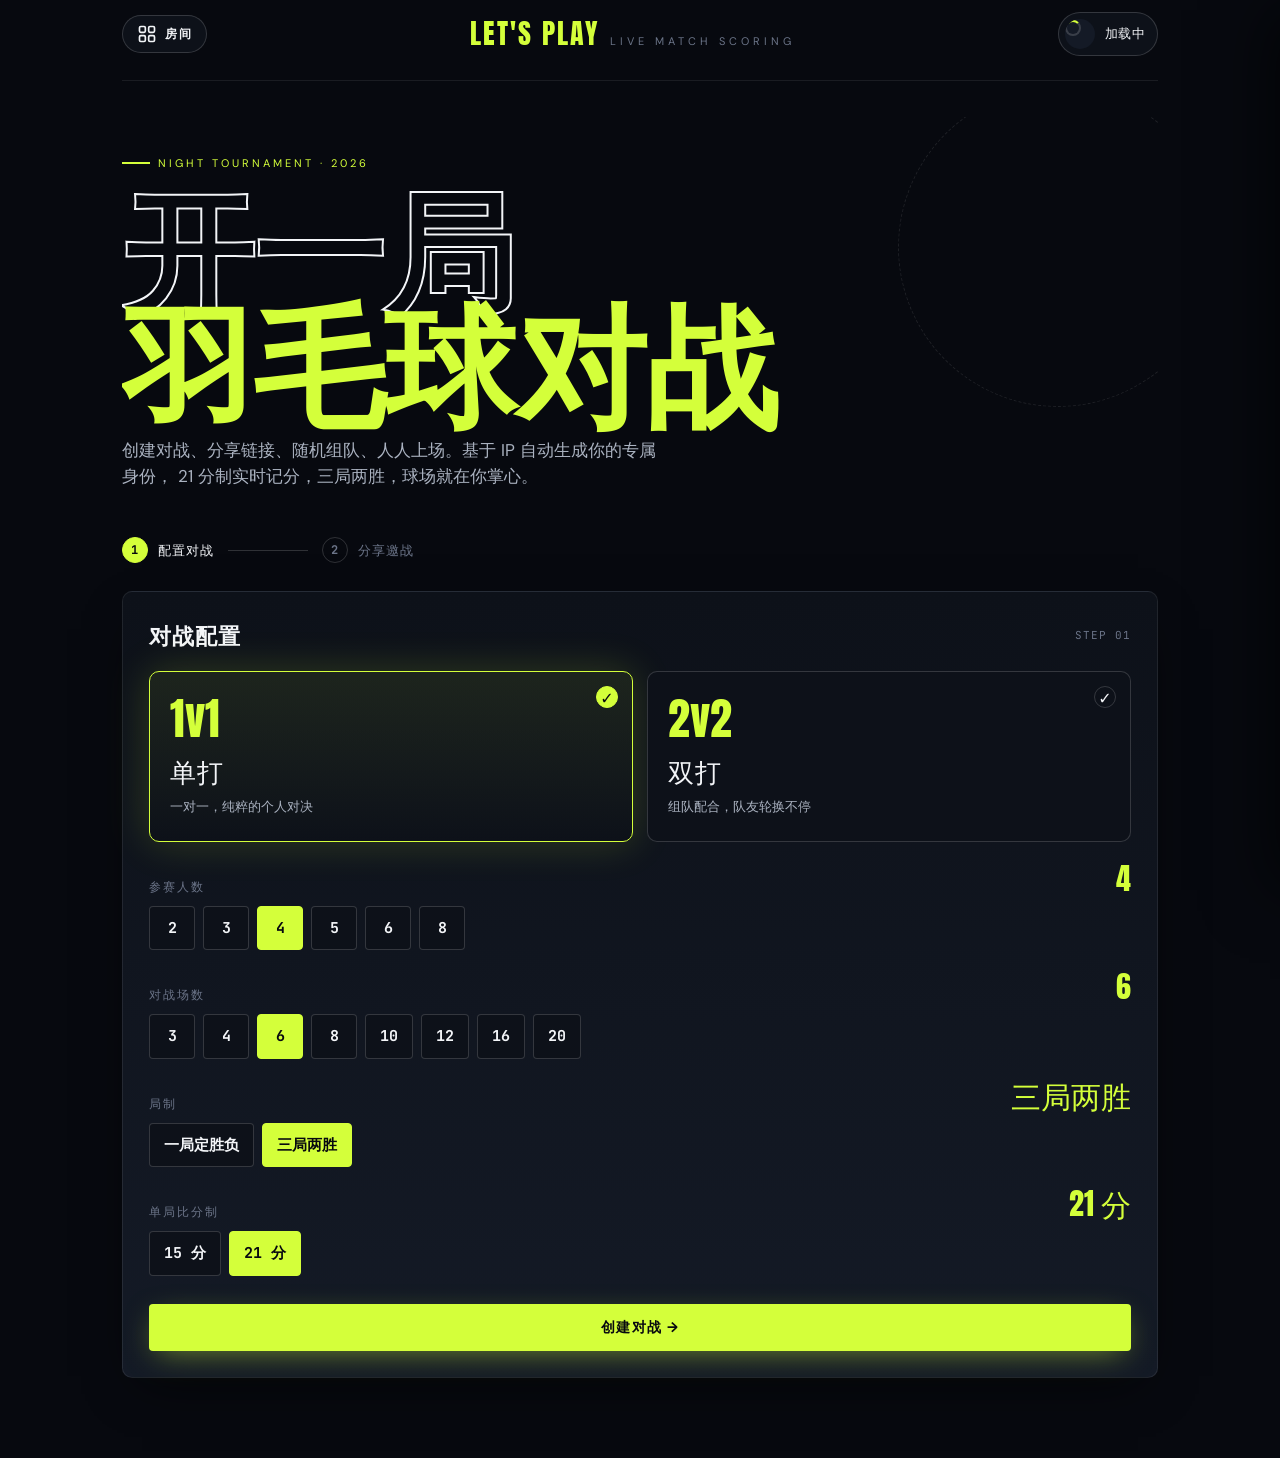
==== index.html @ 9612907e "feat: 添加连点"局"字跳转后台的彩蛋功能 将"局"字单独包裹为可点击元素，实现800ms内连续点击3次即可跳转至admin页面的隐藏功能" ====
<!DOCTYPE html>
<html lang="zh-CN">
<head>
  <meta charset="UTF-8" />
  <meta name="application-name" content="LET'S PLAY" />
  <meta name="description" content="在线羽毛球对战记分" />
  <meta name="viewport" content="width=device-width, initial-scale=1.0, viewport-fit=cover" />
  <meta name="apple-mobile-web-app-title" content="LET'S PLAY" />
  <meta name="apple-mobile-web-app-status-bar-style" content="black-translucent" />
  <meta name="theme-color" content="#07090f" />
  <meta name="apple-mobile-web-app-capable" content="yes" />
  <meta name="mobile-web-app-capable" content="yes" />
  <title>LET'S PLAY· 在线对战记分</title>
  <link rel="icon" type="image/x-icon" href="favicon.ico" />
  <link rel="apple-touch-icon" href="apple-touch-icon-180x180.png" />
  <link rel="manifest" href="manifest.json" />
  <link rel="stylesheet" href="css/style.css?v=6" />
</head>
<body>
  <div class="shell">
    <!-- 顶栏 -->
    <header class="topbar">
      <button class="side-rail-btn" id="roomsBtn" aria-label="查看对战房间">
        <svg viewBox="0 0 24 24" width="20" height="20" fill="none" stroke="currentColor" stroke-width="2" stroke-linecap="round" stroke-linejoin="round">
          <rect x="3" y="3" width="7" height="7" rx="1.5"></rect>
          <rect x="14" y="3" width="7" height="7" rx="1.5"></rect>
          <rect x="3" y="14" width="7" height="7" rx="1.5"></rect>
          <rect x="14" y="14" width="7" height="7" rx="1.5"></rect>
        </svg>
        <span class="side-rail-label">房间</span>
        <span class="side-rail-dot" id="roomsDot" hidden></span>
      </button>
      <div class="brand">
        <span class="mark">LET'S PLAY</span>
        <span class="sub">Live Match Scoring</span>
      </div>
      <div class="user-chip" id="userChip">
        <div class="ava"><span class="loading"></span></div>
        <span class="name">加载中</span>
      </div>
    </header>

    <!-- 英雄 -->
    <section class="hero">
      <div class="orbit"></div>
      <div class="kicker">Night Tournament · 2026</div>
      <h1>
        <span class="stroke">开一<span id="secretJu" style="cursor:default;">局</span></span><br />
        <span class="accent">羽毛球对战</span>
      </h1>
      <p class="lead">
        创建对战、分享链接、随机组队、人人上场。基于 IP 自动生成你的专属身份，
        21 分制实时记分，三局两胜，球场就在你掌心。
      </p>
    </section>

    <!-- 步骤指示 -->
    <div class="steps">
      <div class="step active" id="step1">
        <span class="num">1</span>
        <span>配置对战</span>
      </div>
      <div class="step-line" id="line1"></div>
      <div class="step" id="step2">
        <span class="num">2</span>
        <span>分享邀战</span>
      </div>
    </div>

    <!-- 第一步：配置 -->
    <section class="panel fade-in" id="configPanel">
      <div class="panel-head">
        <h2>对战配置</h2>
        <span class="tag">Step 01</span>
      </div>

      <!-- 单/双打 -->
      <div class="type-grid" id="typeGrid">
        <div class="type-card selected" data-type="singles">
          <div class="ico">1v1</div>
          <div class="label">单打</div>
          <div class="desc">一对一，纯粹的个人对决</div>
          <div class="check">✓</div>
        </div>
        <div class="type-card" data-type="doubles">
          <div class="ico">2v2</div>
          <div class="label">双打</div>
          <div class="desc">组队配合，队友轮换不停</div>
          <div class="check">✓</div>
        </div>
      </div>

      <!-- 人数 -->
      <div class="field">
        <div class="field-label">
          <span class="name">参赛人数</span>
          <span class="val" id="playersVal">4</span>
        </div>
        <div class="chip-row" id="playersChips"></div>
      </div>

      <!-- 场数 -->
      <div class="field">
        <div class="field-label">
          <span class="name">对战场数</span>
          <span class="val" id="matchesVal">6</span>
        </div>
        <div class="chip-row" id="matchesChips"></div>
      </div>

      <!-- 局制 -->
      <div class="field">
        <div class="field-label">
          <span class="name">局制</span>
          <span class="val" id="bestOfVal">三局两胜</span>
        </div>
        <div class="chip-row" id="bestOfChips"></div>
      </div>

      <!-- 比分制 -->
      <div class="field">
        <div class="field-label">
          <span class="name">单局比分制</span>
          <span class="val" id="gamePointVal">21 分</span>
        </div>
        <div class="chip-row" id="gamePointChips"></div>
      </div>

      <div class="btn-row">
        <button class="btn btn-primary btn-block" id="createBtn">创建对战 →</button>
      </div>
    </section>

    <!-- 第二步：分享 -->
    <section class="panel hidden" id="sharePanel">
      <div class="panel-head">
        <h2>分享你的对战</h2>
        <span class="tag">Step 02</span>
      </div>
      <p class="muted" style="margin-bottom:14px;">
        对战已就绪。把下方链接发给朋友，他们打开即可加入。你将作为创建者负责开赛。
      </p>
      <div class="share-box">
        <span class="link" id="shareLink">—</span>
        <button class="copy" id="copyBtn">复制</button>
      </div>

      <div class="btn-row">
        <button class="btn btn-ghost" id="copyBtn2">复制邀请链接</button>
        <button class="btn btn-primary" id="enterLobbyBtn">进入对战大厅 →</button>
      </div>
    </section>
  </div>

  <!-- 房间抽屉 -->
  <div class="drawer-mask" id="drawerMask" hidden></div>
  <aside class="drawer" id="roomsDrawer" hidden aria-label="对战房间列表">
    <div class="drawer-head">
      <div class="drawer-title">对战房间</div>
      <button class="drawer-close" id="drawerClose" aria-label="关闭">×</button>
    </div>
    <div class="drawer-sub" id="drawerSub">进行中的对战</div>
    <div class="drawer-list" id="drawerList">
      <div class="drawer-empty">加载中…</div>
    </div>
  </aside>

  <script src="js/api.js"></script>
  <script src="js/app.js"></script>
</body>
</html>
---- css/style.css ----
/* ============================================================
   LETSPLAY · Night Tournament 美学
   深夜球场 + 电光石灰 + 热珊瑚 + 锐利几何
   ============================================================ */

@import url('https://fonts.googleapis.com/css2?family=Anton&family=DM+Sans:opsz,wght@9..40,400;9..40,500;9..40,700&family=JetBrains+Mono:wght@500;700&display=swap');

:root {
  /* 色彩 */
  --bg: #07090f;
  --bg-1: #0d1119;
  --bg-2: #141a26;
  --bg-3: #1c2433;
  --line: rgba(255, 255, 255, 0.08);
  --line-strong: rgba(255, 255, 255, 0.16);
  --fg: #f3f5f8;
  --fg-dim: #aab2c0;
  --muted: #6b7488;

  --lime: #d4ff3a;
  --lime-dim: #a8cc2e;
  --coral: #ff5e3a;
  --coral-dim: #cc4a2e;
  --cyan: #3ad4ff;
  --gold: #ffd23a;

  /* 字体 */
  --font-display: 'Anton', 'Arial Narrow', sans-serif;
  --font-body: 'DM Sans', system-ui, sans-serif;
  --font-mono: 'JetBrains Mono', monospace;

  /* 尺寸 */
  --radius: 4px;
  --radius-lg: 10px;
  --shadow-glow: 0 0 40px rgba(212, 255, 58, 0.18);
  --shadow-card: 0 18px 50px -20px rgba(0, 0, 0, 0.8);
}

* { box-sizing: border-box; margin: 0; padding: 0; }

html, body {
  background: var(--bg);
  color: var(--fg);
  font-family: var(--font-body);
  font-size: 16px;
  line-height: 1.5;
  -webkit-font-smoothing: antialiased;
  min-height: 100vh;
  overflow-x: hidden;
  /* iOS PWA / 添加到主屏后的安全区域：顶部状态栏完整保留，底部 Home Indicator 减少30% */
  padding-top: constant(safe-area-inset-top);
  padding-top: env(safe-area-inset-top);
  padding-bottom: constant(safe-area-inset-bottom);
  padding-bottom: calc(env(safe-area-inset-bottom) * 0.7);
}

/* 全局球场底纹 */
body::before {
  content: "";
  position: fixed;
  inset: 0;
  z-index: -2;
  background:
    radial-gradient(1200px 600px at 80% -10%, rgba(212, 255, 58, 0.06), transparent 60%),
    radial-gradient(900px 500px at -10% 110%, rgba(255, 94, 58, 0.05), transparent 60%),
    linear-gradient(180deg, #07090f 0%, #0a0e17 100%);
}
body::after {
  content: "";
  position: fixed;
  inset: 0;
  z-index: -1;
  background-image:
    linear-gradient(var(--line) 1px, transparent 1px),
    linear-gradient(90deg, var(--line) 1px, transparent 1px);
  background-size: 48px 48px;
  opacity: 0.35;
  mask-image: radial-gradient(ellipse at center, black 30%, transparent 75%);
}

a { color: inherit; text-decoration: none; }
button { font-family: inherit; cursor: pointer; border: none; background: none; color: inherit; }
input, select { font-family: inherit; }

/* ============================================================
   布局骨架
   ============================================================ */
.shell {
  max-width: 1080px;
  margin: 0 auto;
  /* 顶部安全距离由 html, body 的 padding-top 统一提供（env(safe-area-inset-top)），这里只留少量呼吸间距 */
  padding: 12px 22px 80px;
}

.topbar {
  display: flex;
  align-items: center;
  justify-content: space-between;
  /* 顶部安全距离由 html, body 的 padding-top 统一提供 */
  padding-bottom: 24px;
  border-bottom: 1px solid var(--line);
  margin-bottom: 36px;
}
.brand {
  display: flex;
  align-items: baseline;
  gap: 10px;
}
.brand .mark {
  font-family: var(--font-display);
  font-size: 28px;
  letter-spacing: 2px;
  color: var(--lime);
  text-transform: uppercase;
  line-height: 1;
}
.brand .sub {
  font-size: 11px;
  letter-spacing: 4px;
  color: var(--muted);
  text-transform: uppercase;
}
.user-chip {
  display: flex;
  align-items: center;
  gap: 10px;
  padding: 6px 12px 6px 6px;
  border: 1px solid var(--line-strong);
  border-radius: 100px;
  background: var(--bg-1);
}
.user-chip .ava {
  width: 30px; height: 30px;
  border-radius: 50%;
  overflow: hidden;
  background: var(--bg-2);
}
.user-chip .ava svg { width: 100%; height: 100%; display: block; }
.user-chip .name {
  font-size: 13px;
  font-weight: 500;
  letter-spacing: 0.3px;
}

/* ============================================================
   英雄 / 标题
   ============================================================ */
.hero {
  position: relative;
  padding: 30px 0 40px;
  overflow: hidden;
}
.hero .kicker {
  display: inline-flex;
  align-items: center;
  gap: 8px;
  font-size: 11px;
  letter-spacing: 3px;
  text-transform: uppercase;
  color: var(--lime);
  margin-bottom: 18px;
}
.hero .kicker::before {
  content: "";
  width: 28px; height: 2px;
  background: var(--lime);
}
.hero h1 {
  font-family: var(--font-display);
  font-size: clamp(56px, 11vw, 132px);
  line-height: 0.86;
  letter-spacing: -1px;
  text-transform: uppercase;
}
.hero h1 .accent { color: var(--lime); }
.hero h1 .stroke {
  -webkit-text-stroke: 2px var(--fg);
  color: transparent;
}
.hero p.lead {
  margin-top: 22px;
  max-width: 540px;
  color: var(--fg-dim);
  font-size: 17px;
}

/* 装饰球拍/羽球轨迹 */
.hero .orbit {
  position: absolute;
  right: -60px; top: -30px;
  width: 320px; height: 320px;
  border: 1px dashed var(--line-strong);
  border-radius: 50%;
  opacity: 0.6;
  animation: spin 40s linear infinite;
}
.hero .orbit::before {
  content: "";
  position: absolute;
  top: -6px; left: 50%;
  width: 12px; height: 12px;
  border-radius: 50%;
  background: var(--lime);
  box-shadow: 0 0 20px var(--lime);
  transform: translateX(-50%);
}
@keyframes spin { to { transform: rotate(360deg); } }

/* ============================================================
   步骤指示器
   ============================================================ */
.steps {
  display: flex;
  align-items: center;
  gap: 14px;
  margin: 8px 0 28px;
}
.step {
  display: flex;
  align-items: center;
  gap: 10px;
  color: var(--muted);
  font-size: 13px;
  letter-spacing: 1px;
  text-transform: uppercase;
}
.step .num {
  width: 26px; height: 26px;
  display: grid; place-items: center;
  border: 1px solid var(--line-strong);
  border-radius: 50%;
  font-family: var(--font-mono);
  font-size: 12px;
  font-weight: 700;
}
.step.active { color: var(--fg); }
.step.active .num {
  background: var(--lime);
  color: #07090f;
  border-color: var(--lime);
}
.step.done .num {
  background: transparent;
  color: var(--lime);
  border-color: var(--lime);
}
.step-line {
  flex: 1;
  height: 1px;
  background: var(--line-strong);
  max-width: 80px;
}
.step-line.done { background: var(--lime); }

/* ============================================================
   卡片 / 面板
   ============================================================ */
.panel {
  background: linear-gradient(180deg, var(--bg-1), var(--bg-2));
  border: 1px solid var(--line);
  border-radius: var(--radius-lg);
  padding: 26px;
  box-shadow: var(--shadow-card);
}
.panel-head {
  display: flex;
  align-items: center;
  justify-content: space-between;
  margin-bottom: 20px;
}
.panel-head h2 {
  font-family: var(--font-display);
  font-size: 22px;
  letter-spacing: 1px;
  text-transform: uppercase;
}
.panel-head .tag {
  font-family: var(--font-mono);
  font-size: 11px;
  letter-spacing: 1px;
  color: var(--muted);
  text-transform: uppercase;
}

/* ============================================================
   单/双打选择卡
   ============================================================ */
.type-grid {
  display: grid;
  grid-template-columns: 1fr 1fr;
  gap: 14px;
}
.type-card {
  position: relative;
  padding: 24px 20px;
  border: 1px solid var(--line-strong);
  border-radius: var(--radius-lg);
  background: var(--bg-1);
  cursor: pointer;
  transition: transform .2s, border-color .2s, background .2s;
  overflow: hidden;
}
.type-card:hover { transform: translateY(-2px); border-color: var(--lime); }
.type-card.selected {
  border-color: var(--lime);
  background: linear-gradient(180deg, rgba(212,255,58,0.08), var(--bg-1));
  box-shadow: var(--shadow-glow);
}
.type-card .ico {
  font-family: var(--font-display);
  font-size: 44px;
  color: var(--lime);
  line-height: 1;
}
.type-card .label {
  font-family: var(--font-display);
  font-size: 26px;
  letter-spacing: 1px;
  text-transform: uppercase;
  margin-top: 12px;
}
.type-card .desc {
  font-size: 13px;
  color: var(--fg-dim);
  margin-top: 6px;
}
.type-card .check {
  position: absolute;
  top: 14px; right: 14px;
  width: 22px; height: 22px;
  border-radius: 50%;
  border: 1px solid var(--line-strong);
  display: grid; place-items: center;
}
.type-card.selected .check {
  background: var(--lime);
  border-color: var(--lime);
  color: #07090f;
}

/* ============================================================
   数量选择器
   ============================================================ */
.field {
  margin-top: 22px;
}
.field-label {
  display: flex;
  justify-content: space-between;
  align-items: baseline;
  margin-bottom: 10px;
}
.field-label .name {
  font-size: 12px;
  letter-spacing: 2px;
  text-transform: uppercase;
  color: var(--muted);
}
.field-label .val {
  font-family: var(--font-display);
  font-size: 30px;
  color: var(--lime);
  line-height: 1;
}
.chip-row {
  display: flex;
  flex-wrap: wrap;
  gap: 8px;
}
.chip {
  min-width: 46px;
  padding: 10px 14px;
  border: 1px solid var(--line-strong);
  border-radius: var(--radius);
  background: var(--bg-1);
  text-align: center;
  font-family: var(--font-mono);
  font-weight: 700;
  font-size: 15px;
  cursor: pointer;
  transition: all .15s;
}
.chip:hover { border-color: var(--lime); color: var(--lime); }
.chip.selected {
  background: var(--lime);
  color: #07090f;
  border-color: var(--lime);
}

/* ============================================================
   按钮
   ============================================================ */
.btn {
  display: inline-flex;
  align-items: center;
  justify-content: center;
  gap: 10px;
  padding: 14px 26px;
  border-radius: var(--radius);
  font-weight: 700;
  font-size: 14px;
  letter-spacing: 1.5px;
  text-transform: uppercase;
  transition: transform .15s, box-shadow .2s, background .2s;
  white-space: nowrap;
}
.btn:active { transform: scale(0.97); }
.btn-primary {
  background: var(--lime);
  color: #07090f;
  box-shadow: 0 8px 30px -8px rgba(212, 255, 58, 0.5);
}
.btn-primary:hover { box-shadow: 0 12px 40px -8px rgba(212, 255, 58, 0.7); }
.btn-ghost {
  background: transparent;
  color: var(--fg);
  border: 1px solid var(--line-strong);
}
.btn-ghost:hover { border-color: var(--lime); color: var(--lime); }
.btn-coral {
  background: var(--coral);
  color: #fff;
  box-shadow: 0 8px 30px -8px rgba(255, 94, 58, 0.5);
}
.btn-block { width: 100%; }
.btn:disabled { opacity: 0.4; cursor: not-allowed; transform: none; }

.btn-row {
  display: flex;
  gap: 12px;
  margin-top: 28px;
}

/* ============================================================
   分享区
   ============================================================ */
.share-box {
  display: flex;
  align-items: center;
  gap: 10px;
  padding: 16px 18px;
  background: var(--bg);
  border: 1px dashed var(--line-strong);
  border-radius: var(--radius);
  margin-top: 6px;
}
.share-box .link {
  flex: 1;
  font-family: var(--font-mono);
  font-size: 13px;
  color: var(--lime);
  word-break: break-all;
}
.share-box .copy {
  padding: 8px 14px;
  border: 1px solid var(--line-strong);
  border-radius: var(--radius);
  font-size: 12px;
  letter-spacing: 1px;
  text-transform: uppercase;
  font-weight: 700;
  transition: all .15s;
}
.share-box .copy:hover { background: var(--lime); color: #07090f; border-color: var(--lime); }

/* ============================================================
   玩家列表
   ============================================================ */
.players {
  display: grid;
  grid-template-columns: repeat(auto-fill, minmax(180px, 1fr));
  gap: 12px;
  margin-top: 16px;
}
.player {
  display: flex;
  align-items: center;
  gap: 12px;
  padding: 12px;
  border: 1px solid var(--line);
  border-radius: var(--radius);
  background: var(--bg-1);
  transition: border-color .2s;
}
.player.host { border-color: var(--lime); }
.player .ava {
  width: 40px; height: 40px;
  border-radius: 50%;
  overflow: hidden;
  flex-shrink: 0;
  border: 1px solid var(--line-strong);
}
.player .ava svg { width: 100%; height: 100%; display: block; }
.player .meta { min-width: 0; }
.player .nick {
  font-size: 14px;
  font-weight: 600;
  white-space: nowrap;
  overflow: hidden;
  text-overflow: ellipsis;
}
.player .role {
  font-size: 10px;
  letter-spacing: 1.5px;
  text-transform: uppercase;
  color: var(--muted);
}
.player.host .role { color: var(--lime); }

.count-pill {
  display: inline-flex;
  align-items: baseline;
  gap: 6px;
  font-family: var(--font-mono);
}
.count-pill .big {
  font-family: var(--font-display);
  font-size: 28px;
  color: var(--lime);
}
.count-pill .small { color: var(--muted); font-size: 13px; }

/* ============================================================
   大厅状态条
   ============================================================ */
.status-bar {
  display: flex;
  align-items: center;
  justify-content: space-between;
  flex-wrap: wrap;
  gap: 16px;
  padding: 18px 22px;
  border: 1px solid var(--line-strong);
  border-radius: var(--radius-lg);
  background: linear-gradient(90deg, var(--bg-1), var(--bg-2));
  margin-bottom: 24px;
}
.status-bar .live-dot {
  display: inline-block;
  width: 8px; height: 8px;
  border-radius: 50%;
  background: var(--lime);
  box-shadow: 0 0 12px var(--lime);
  animation: pulse 1.6s ease-in-out infinite;
  margin-right: 8px;
}
@keyframes pulse {
  0%, 100% { opacity: 1; transform: scale(1); }
  50% { opacity: 0.4; transform: scale(0.8); }
}

/* ============================================================
   对战列表
   ============================================================ */
.match-list { display: grid; gap: 12px; }
.match-row {
  display: grid;
  grid-template-columns: 44px 1fr auto;
  align-items: center;
  gap: 18px;
  padding: 16px 18px;
  border: 1px solid var(--line);
  border-radius: var(--radius);
  background: var(--bg-1);
  transition: border-color .2s, transform .2s;
}
.match-row:hover { border-color: var(--line-strong); }
.match-row.live { border-color: var(--lime); }
.match-row.done { opacity: 0.7; }
.match-row .idx {
  font-family: var(--font-display);
  font-size: 30px;
  color: var(--muted);
  line-height: 1;
  text-align: center;
}
.match-row.live .idx { color: var(--lime); }
.match-row .teams {
  display: flex;
  align-items: center;
  gap: 12px;
  flex-wrap: wrap;
}
.team {
  display: flex;
  align-items: center;
  gap: 8px;
  padding: 8px 12px;
  border-radius: var(--radius);
  background: var(--bg-2);
}
.team.win { background: rgba(212,255,58,0.12); border: 1px solid var(--lime); }
.team .mini-ava {
  width: 22px; height: 22px;
  border-radius: 50%;
  overflow: hidden;
  border: 1px solid var(--line-strong);
}
.team .mini-ava svg { width: 100%; height: 100%; display: block; }
.team .pnames {
  font-size: 13px;
  font-weight: 600;
}
.team .pscore {
  font-family: var(--font-display);
  font-size: 22px;
  color: var(--fg);
  margin-left: 4px;
}
.team.win .pscore { color: var(--lime); }
.versus {
  font-family: var(--font-display);
  font-size: 14px;
  color: var(--muted);
  letter-spacing: 1px;
}
.match-row .score-btn {
  padding: 10px 18px;
  border-radius: var(--radius);
  font-size: 12px;
  font-weight: 700;
  letter-spacing: 1.5px;
  text-transform: uppercase;
}
.score-btn.go {
  background: var(--lime);
  color: #07090f;
}
.score-btn.live {
  background: transparent;
  border: 1px solid var(--lime);
  color: var(--lime);
}
.score-btn.done {
  background: var(--bg-3);
  color: var(--fg-dim);
}

/* ============================================================
   排名面板
   ============================================================ */
.ranking-row {
  display: flex;
  align-items: center;
  gap: 12px;
  padding: 12px 16px;
  border-bottom: 1px solid var(--line);
  transition: background .15s;
}
.ranking-row:last-child { border-bottom: none; }
.ranking-row:hover { background: rgba(255,255,255,0.03); }

.ranking-row .rank-num {
  font-family: var(--font-mono);
  font-size: 18px;
  font-weight: 700;
  min-width: 36px;
  text-align: center;
  color: var(--fg-dim);
}
.ranking-row .rank-ava {
  flex-shrink: 0;
}
.ranking-row .rank-ava .ava,
.ranking-row .rank-ava svg {
  width: 36px; height: 36px;
}
.ranking-row .rank-info {
  flex: 1;
  min-width: 0;
}
.ranking-row .rank-name {
  font-weight: 700;
  font-size: 14px;
  white-space: nowrap;
  overflow: hidden;
  text-overflow: ellipsis;
}
.ranking-row .rank-detail {
  font-size: 11px;
  color: var(--fg-dim);
  font-family: var(--font-mono);
  letter-spacing: 0.5px;
  margin-top: 2px;
}
.ranking-row .rank-score {
  font-family: var(--font-mono);
  font-size: 24px;
  font-weight: 700;
  color: var(--lime);
  white-space: nowrap;
}
.ranking-row .rank-unit {
  font-size: 11px;
  font-weight: 500;
  color: var(--fg-dim);
  margin-left: 2px;
}

/* ============================================================
   记分覆盖层（上滑退出）
   ============================================================ */
.score-overlay {
  position: fixed;
  inset: 0;
  z-index: 100;
  display: flex;
  flex-direction: column;
  background: var(--bg);
  transform: translateY(100%);
  transition: transform .4s cubic-bezier(.2,.8,.2,1);
  overflow: hidden;
  /* iOS PWA 安全区域：状态栏/灵动岛完整让位 */
  padding-top: constant(safe-area-inset-top);
  padding-top: env(safe-area-inset-top);
}
.score-overlay.open { transform: translateY(0); }
.score-overlay.closing { transform: translateY(100%); }

.score-dimmer {
  position: fixed;
  inset: 0;
  background: rgba(0,0,0,0.6);
  z-index: 99;
  opacity: 0;
  pointer-events: none;
  transition: opacity .3s;
}
.score-dimmer.open { opacity: 1; pointer-events: auto; }

.score-head {
  display: flex;
  align-items: center;
  justify-content: space-between;
  gap: 12px;
  padding: 14px 22px;
  border-bottom: 1px solid var(--line);
  flex-shrink: 0;
}
.score-head .title {
  font-family: var(--font-display);
  font-size: 18px;
  letter-spacing: 1px;
  text-transform: uppercase;
}
.score-head .game-tag {
  font-family: var(--font-mono);
  font-size: 11px;
  letter-spacing: 1px;
  color: var(--muted);
  text-transform: uppercase;
}

/* 记分板主体 */
.scoreboard {
  flex: 1;
  display: grid;
  grid-template-columns: 1fr 1fr;
  min-height: 0;
}
.side {
  position: relative;
  display: flex;
  flex-direction: column;
  align-items: center;
  justify-content: center;
  padding: 24px 18px;
  cursor: pointer;
  transition: background .2s;
  overflow: hidden;
}
.side:active { background: var(--bg-1); }
.side.a {
  border-right: 1px solid var(--line);
  background: linear-gradient(180deg, rgba(212,255,58,0.03), transparent);
}
.side.b {
  background: linear-gradient(180deg, rgba(255,94,58,0.03), transparent);
}
.side .color-tag {
  font-family: var(--font-mono);
  font-size: 11px;
  letter-spacing: 2px;
  text-transform: uppercase;
  margin-bottom: 14px;
}
.side.a .color-tag { color: var(--lime); }
.side.b .color-tag { color: var(--coral); }
.side .avatars {
  display: flex;
  gap: -8px;
  margin-bottom: 14px;
}
.side .avatars .ava {
  width: 54px; height: 54px;
  border-radius: 50%;
  overflow: hidden;
  border: 2px solid var(--bg);
  margin-left: -10px;
}
.side .avatars .ava:first-child { margin-left: 0; }
.side .avatars .ava svg { width: 100%; height: 100%; display: block; }
.side .team-name {
  font-size: 14px;
  font-weight: 600;
  color: var(--fg-dim);
  text-align: center;
  margin-bottom: 18px;
  max-width: 90%;
}
.side .score-num {
  font-family: var(--font-display);
  font-size: clamp(96px, 22vw, 200px);
  line-height: 0.8;
  letter-spacing: -2px;
}
.side.a .score-num { color: var(--lime); }
.side.b .score-num { color: var(--coral); }
.side .tap-hint {
  position: absolute;
  bottom: 20px;
  font-size: 10px;
  letter-spacing: 2px;
  text-transform: uppercase;
  color: var(--muted);
  opacity: 0.6;
}
.side .serve-ind {
  position: absolute;
  top: 18px;
  display: flex;
  align-items: center;
  gap: 6px;
  font-family: var(--font-mono);
  font-size: 10px;
  letter-spacing: 1.5px;
  text-transform: uppercase;
  color: var(--fg);
  padding: 4px 10px;
  border-radius: 100px;
  background: var(--bg-2);
  border: 1px solid var(--line-strong);
  opacity: 0;
  transition: opacity .3s;
}
.side.serving .serve-ind { opacity: 1; }
.side.serving .serve-ind .dot {
  width: 6px; height: 6px;
  border-radius: 50%;
  background: var(--lime);
  box-shadow: 0 0 8px var(--lime);
}
.side.b.serving .serve-ind .dot { background: var(--coral); box-shadow: 0 0 8px var(--coral); }

/* 发球区位指示 */
.court-ind {
  position: absolute;
  bottom: 70px;
  font-family: var(--font-mono);
  font-size: 11px;
  color: var(--muted);
  letter-spacing: 1px;
}

/* 记分底部操作条 */
.score-foot {
  flex-shrink: 0;
  display: flex;
  align-items: center;
  justify-content: space-between;
  gap: 12px;
  padding: 16px 22px calc(16px + env(safe-area-inset-bottom) * 0.7);
  border-top: 1px solid var(--line);
  background: var(--bg-1);
}
.score-foot .games {
  display: flex;
  gap: 18px;
  align-items: center;
}
.score-foot .games .g {
  font-family: var(--font-mono);
  font-size: 12px;
  color: var(--muted);
  letter-spacing: 1px;
  text-transform: uppercase;
}
.score-foot .games .g b {
  font-family: var(--font-display);
  font-size: 22px;
  color: var(--fg);
  margin-left: 4px;
}
.score-foot .actions { display: flex; gap: 8px; }
.icon-btn {
  width: 42px; height: 42px;
  display: grid; place-items: center;
  border: 1px solid var(--line-strong);
  border-radius: var(--radius);
  transition: all .15s;
}
.icon-btn:hover { border-color: var(--lime); color: var(--lime); }
.icon-btn svg { width: 18px; height: 18px; }

/* 比赛结束遮罩 */
.match-done {
  position: absolute;
  inset: 0;
  background: rgba(7,9,15,0.92);
  display: flex;
  flex-direction: column;
  align-items: center;
  justify-content: center;
  z-index: 5;
  opacity: 0;
  pointer-events: none;
  transition: opacity .4s;
}
.match-done.show { opacity: 1; pointer-events: auto; }
.match-done .crown {
  font-family: var(--font-display);
  font-size: 14px;
  letter-spacing: 4px;
  color: var(--gold);
  text-transform: uppercase;
  margin-bottom: 8px;
}
.match-done .winner {
  font-family: var(--font-display);
  font-size: clamp(40px, 8vw, 72px);
  color: var(--lime);
  text-transform: uppercase;
  text-align: center;
  line-height: 0.9;
}
.match-done .final {
  font-family: var(--font-mono);
  font-size: 18px;
  color: var(--fg-dim);
  margin-top: 16px;
  letter-spacing: 2px;
}

/* ============================================================
   Toast
   ============================================================ */
.toast {
  position: fixed;
  bottom: 30px;
  left: 50%;
  transform: translateX(-50%) translateY(20px);
  background: var(--bg-2);
  border: 1px solid var(--lime);
  color: var(--fg);
  padding: 12px 20px;
  border-radius: var(--radius);
  font-size: 13px;
  font-weight: 500;
  z-index: 200;
  opacity: 0;
  transition: all .3s;
  box-shadow: var(--shadow-card);
}
.toast.show { opacity: 1; transform: translateX(-50%) translateY(0); }
.toast.err { border-color: var(--coral); }

/* ============================================================
   工具
   ============================================================ */
.hidden { display: none !important; }
.fade-in { animation: fadeUp .5s ease both; }
@keyframes fadeUp {
  from { opacity: 0; transform: translateY(12px); }
  to { opacity: 1; transform: translateY(0); }
}
.stagger > * { animation: fadeUp .5s ease both; }
.stagger > *:nth-child(1) { animation-delay: .05s; }
.stagger > *:nth-child(2) { animation-delay: .1s; }
.stagger > *:nth-child(3) { animation-delay: .15s; }
.stagger > *:nth-child(4) { animation-delay: .2s; }
.stagger > *:nth-child(5) { animation-delay: .25s; }
.stagger > *:nth-child(6) { animation-delay: .3s; }

.muted { color: var(--muted); }
.center { text-align: center; }
.mt { margin-top: 20px; }
.mt-lg { margin-top: 36px; }

/* 空状态 */
.empty {
  text-align: center;
  padding: 60px 20px;
  color: var(--muted);
}
.empty .big {
  font-family: var(--font-display);
  font-size: 28px;
  color: var(--fg-dim);
  letter-spacing: 1px;
  text-transform: uppercase;
  margin-bottom: 8px;
}

/* 响应式 */
@media (max-width: 640px) {
  .shell { padding: 18px 14px 60px; }
  .type-grid { grid-template-columns: 1fr; }
  .match-row { grid-template-columns: 32px 1fr; }
  .match-row .score-btn { grid-column: 1 / -1; }
  .hero .orbit { display: none; }
  .score-foot { flex-wrap: wrap; }
}

/* 加载占位 */
.loading {
  display: inline-block;
  width: 16px; height: 16px;
  border: 2px solid var(--line-strong);
  border-top-color: var(--lime);
  border-radius: 50%;
  animation: spin 0.8s linear infinite;
}

/* ============================================================
   侧边按钮 + 房间抽屉
   ============================================================ */
.side-rail-btn {
  position: relative;
  display: inline-flex;
  align-items: center;
  gap: 8px;
  padding: 8px 14px;
  border: 1px solid var(--line-strong);
  border-radius: 100px;
  background: var(--bg-1);
  color: var(--fg);
  font-size: 12px;
  font-weight: 700;
  letter-spacing: 1.5px;
  text-transform: uppercase;
  cursor: pointer;
  transition: all .15s;
}
.side-rail-btn:hover { border-color: var(--lime); color: var(--lime); }
.side-rail-btn:active { transform: scale(0.97); }
.side-rail-btn svg { display: block; }
.side-rail-dot {
  position: absolute;
  top: 6px; right: 6px;
  width: 8px; height: 8px;
  border-radius: 50%;
  background: var(--lime);
  box-shadow: 0 0 8px var(--lime);
  animation: pulse 1.6s ease-in-out infinite;
}

.drawer-mask {
  position: fixed;
  inset: 0;
  background: rgba(0, 0, 0, 0.6);
  z-index: 200;
  opacity: 0;
  transition: opacity .25s;
}
.drawer-mask.show { opacity: 1; }

.drawer {
  position: fixed;
  top: 0; right: 0; bottom: 0;
  width: min(420px, 92vw);
  background: linear-gradient(180deg, var(--bg-1), var(--bg));
  border-left: 1px solid var(--line-strong);
  z-index: 201;
  display: flex;
  flex-direction: column;
  transform: translateX(100%);
  transition: transform .3s cubic-bezier(.2, .8, .2, 1);
  box-shadow: -20px 0 60px -10px rgba(0, 0, 0, 0.6);
}
.drawer.open { transform: translateX(0); }

.drawer-head {
  display: flex;
  align-items: center;
  justify-content: space-between;
  /* drawer 是 fixed 定位，参照视口，body padding 不会作用于它，顶部安全距离这里单独加（完整高度） */
  padding: constant(safe-area-inset-top) 20px 18px;
  padding: env(safe-area-inset-top) 20px 18px;
  border-bottom: 1px solid var(--line);
  flex-shrink: 0;
}
.drawer-title {
  font-family: var(--font-display);
  font-size: 22px;
  letter-spacing: 1px;
  text-transform: uppercase;
  color: var(--lime);
}
.drawer-close {
  width: 34px; height: 34px;
  border-radius: 50%;
  border: 1px solid var(--line-strong);
  font-size: 22px;
  line-height: 1;
  color: var(--fg-dim);
  display: grid;
  place-items: center;
  transition: all .15s;
}
.drawer-close:hover { color: var(--lime); border-color: var(--lime); }

.drawer-sub {
  padding: 12px 20px 6px;
  font-size: 11px;
  letter-spacing: 2px;
  text-transform: uppercase;
  color: var(--muted);
}

.drawer-list {
  flex: 1;
  overflow-y: auto;
  padding: 8px 14px 24px;
  -webkit-overflow-scrolling: touch;
}
.drawer-empty {
  padding: 60px 20px;
  text-align: center;
  color: var(--muted);
  font-size: 13px;
  letter-spacing: 1px;
}

.room-card {
  position: relative;
  padding: 14px 16px;
  margin-bottom: 12px;
  border: 1px solid var(--line);
  border-radius: var(--radius-lg);
  background: var(--bg-1);
  cursor: pointer;
  transition: border-color .2s, transform .15s;
}
.room-card:hover { border-color: var(--line-strong); transform: translateY(-1px); }
.room-card.joined { border-color: var(--lime); box-shadow: 0 0 0 1px var(--lime) inset; }
.room-card.live { border-color: var(--lime); }
.room-card.waiting { border-color: var(--coral); }
.room-card.waiting.joined { border-color: var(--lime); }

.room-card .room-row1 {
  display: flex;
  align-items: center;
  justify-content: space-between;
  gap: 10px;
  margin-bottom: 10px;
}
.room-card .room-id {
  font-family: var(--font-mono);
  font-size: 12px;
  color: var(--muted);
  letter-spacing: 1px;
}
.room-card .room-tag {
  font-family: var(--font-mono);
  font-size: 10px;
  font-weight: 700;
  letter-spacing: 1.5px;
  text-transform: uppercase;
  padding: 3px 8px;
  border-radius: 100px;
  border: 1px solid currentColor;
}
.room-tag.live { color: var(--lime); background: rgba(212, 255, 58, 0.08); }
.room-tag.waiting { color: var(--coral); background: rgba(255, 94, 58, 0.08); }
.room-tag.joined { color: var(--bg); background: var(--lime); border-color: var(--lime); }

.room-card .room-type {
  font-family: var(--font-display);
  font-size: 18px;
  letter-spacing: 1px;
  text-transform: uppercase;
  margin-bottom: 4px;
}
.room-card .room-meta {
  font-size: 11px;
  color: var(--fg-dim);
  letter-spacing: 0.5px;
  margin-bottom: 10px;
}
.room-card .room-meta b { color: var(--fg); font-weight: 700; }

.room-card .room-players {
  display: flex;
  align-items: center;
  flex-wrap: wrap;
  gap: 6px;
}
.room-card .mini-ava {
  width: 26px; height: 26px;
  border-radius: 50%;
  overflow: hidden;
  border: 1px solid var(--line-strong);
  background: var(--bg-2);
}
.room-card .mini-ava svg { width: 100%; height: 100%; display: block; }
.room-card .mini-name {
  font-size: 12px;
  color: var(--fg-dim);
  margin-right: 6px;
}
.room-card .room-count {
  margin-left: auto;
  font-family: var(--font-mono);
  font-size: 12px;
  color: var(--muted);
}
.room-card .room-count b { color: var(--lime); font-size: 14px; }

.room-card .room-cta {
  display: block;
  margin-top: 12px;
  padding: 10px 12px;
  text-align: center;
  font-size: 12px;
  font-weight: 700;
  letter-spacing: 1.5px;
  text-transform: uppercase;
  border-radius: var(--radius);
  background: var(--bg-2);
  color: var(--fg);
  border: 1px solid var(--line-strong);
  transition: all .15s;
}
.room-card.joined .room-cta {
  background: var(--lime);
  color: var(--bg);
  border-color: var(--lime);
}
.room-card.live .room-cta { background: transparent; color: var(--lime); border-color: var(--lime); }
.room-card .room-cta:hover { filter: brightness(1.1); }
.room-card.disabled {
  cursor: not-allowed;
  opacity: 0.55;
}
.room-card.disabled .room-cta { background: var(--bg-2); color: var(--muted); }

@media (max-width: 520px) {
  .side-rail-label { display: none; }
  .side-rail-btn { padding: 8px; }
}
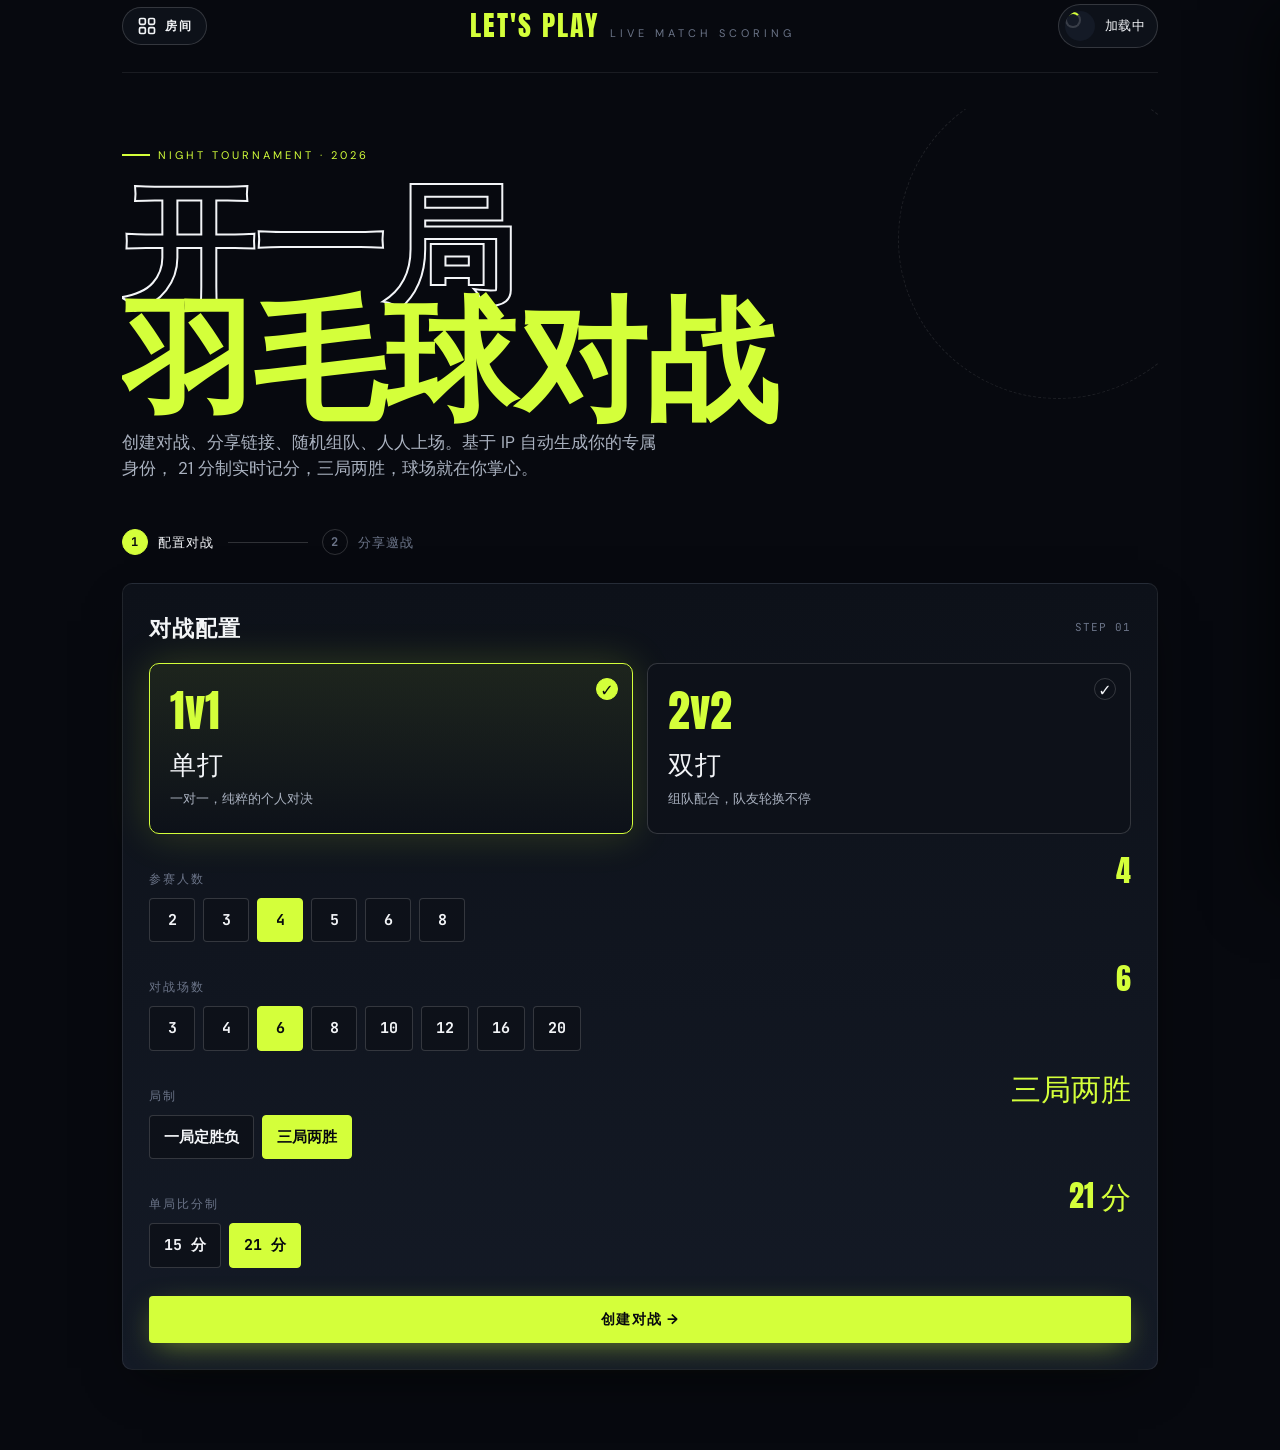
==== commit 299c0edd: "fix: 调整主屏幕模式顶部安全区域间距 - style.css: .shell 顶部 padding 从 12px/18px(移动端) 减至 4px，减少 index/battle/matches " ====
--- a/index.html
+++ b/index.html
@@ -14,7 +14,7 @@
   <link rel="icon" type="image/x-icon" href="favicon.ico" />
   <link rel="apple-touch-icon" href="apple-touch-icon-180x180.png" />
   <link rel="manifest" href="manifest.json" />
-  <link rel="stylesheet" href="css/style.css?v=6" />
+  <link rel="stylesheet" href="css/style.css?v=7" />
 </head>
 <body>
   <div class="shell">
--- a/css/style.css
+++ b/css/style.css
@@ -89,7 +89,7 @@
   max-width: 1080px;
   margin: 0 auto;
   /* 顶部安全距离由 html, body 的 padding-top 统一提供（env(safe-area-inset-top)），这里只留少量呼吸间距 */
-  padding: 12px 22px 80px;
+  padding: 4px 22px 80px;
 }
 
 .topbar {
@@ -1003,7 +1003,7 @@
 
 /* 响应式 */
 @media (max-width: 640px) {
-  .shell { padding: 18px 14px 60px; }
+  .shell { padding: 4px 14px 60px; }
   .type-grid { grid-template-columns: 1fr; }
   .match-row { grid-template-columns: 32px 1fr; }
   .match-row .score-btn { grid-column: 1 / -1; }
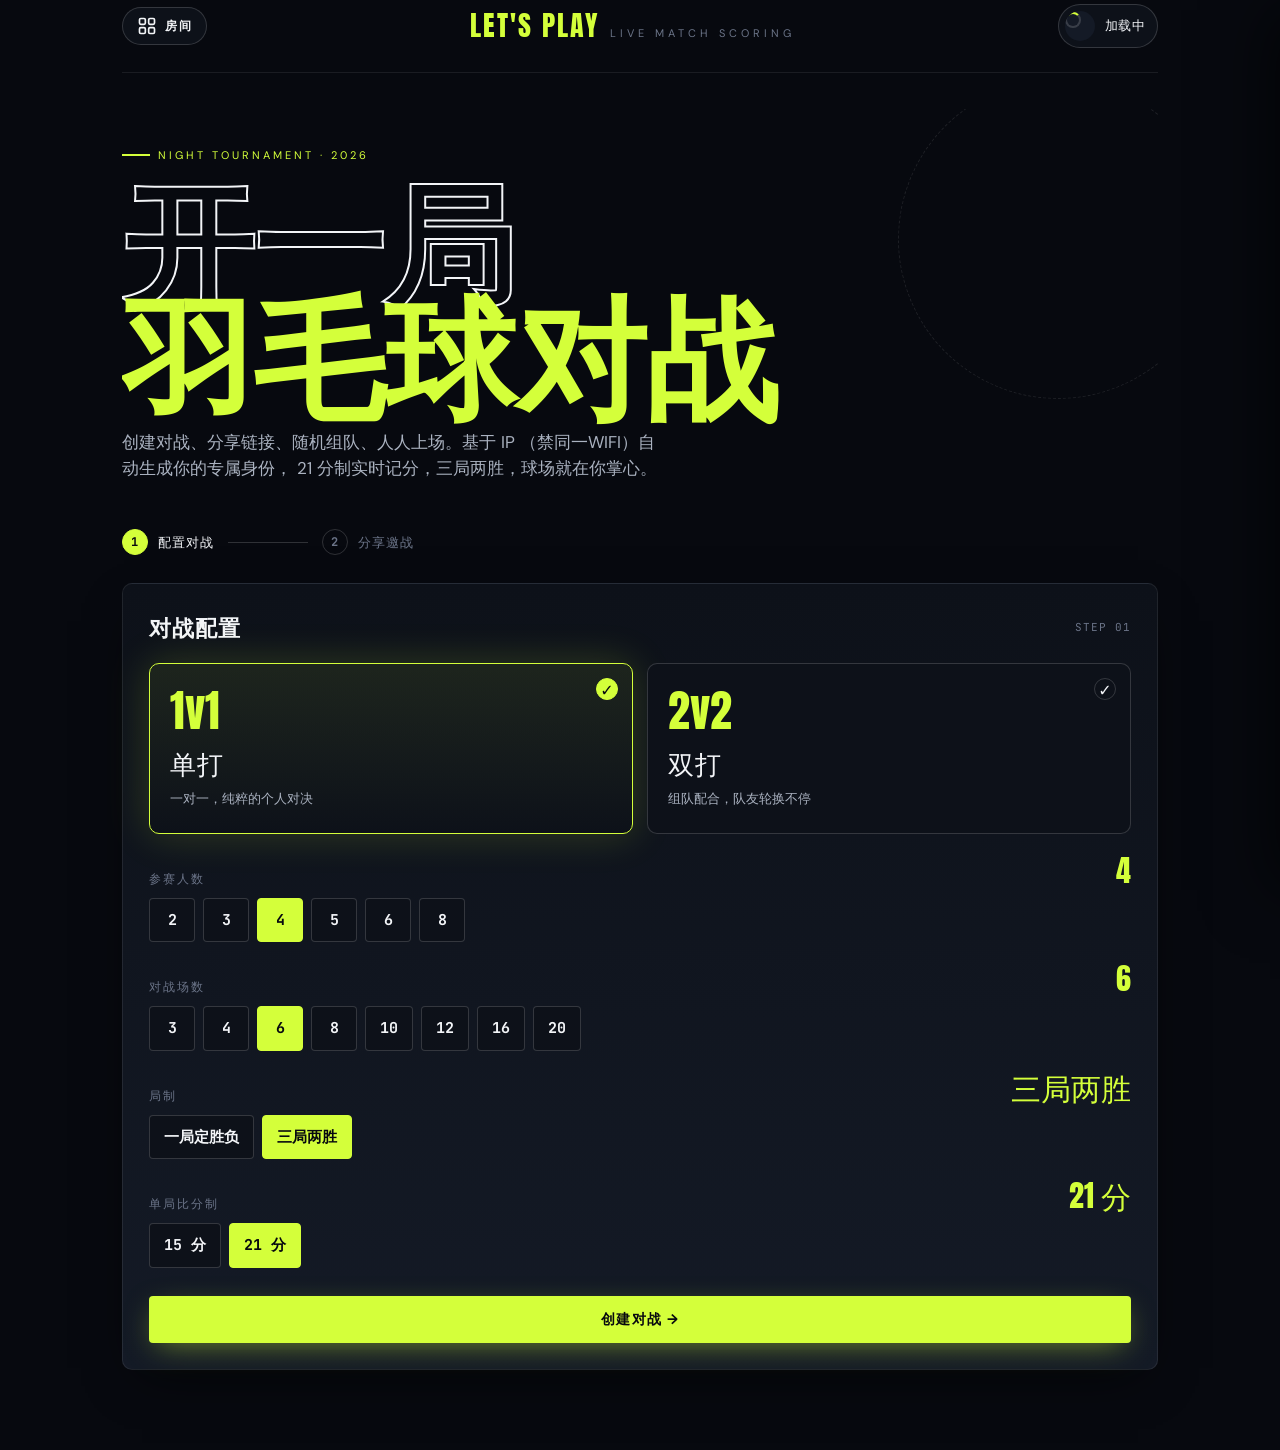
==== commit 1217d6e1: "style: 突出显示禁同一WIFI提示为橙色" ====
--- a/index.html
+++ b/index.html
@@ -49,7 +49,7 @@
         <span class="accent">羽毛球对战</span>
       </h1>
       <p class="lead">
-        创建对战、分享链接、随机组队、人人上场。基于 IP 自动生成你的专属身份，
+        创建对战、分享链接、随机组队、人人上场。基于 IP <span style="color:#FF6B35"></span>（禁同一WIFI）</span>自动生成你的专属身份，
         21 分制实时记分，三局两胜，球场就在你掌心。
       </p>
     </section>
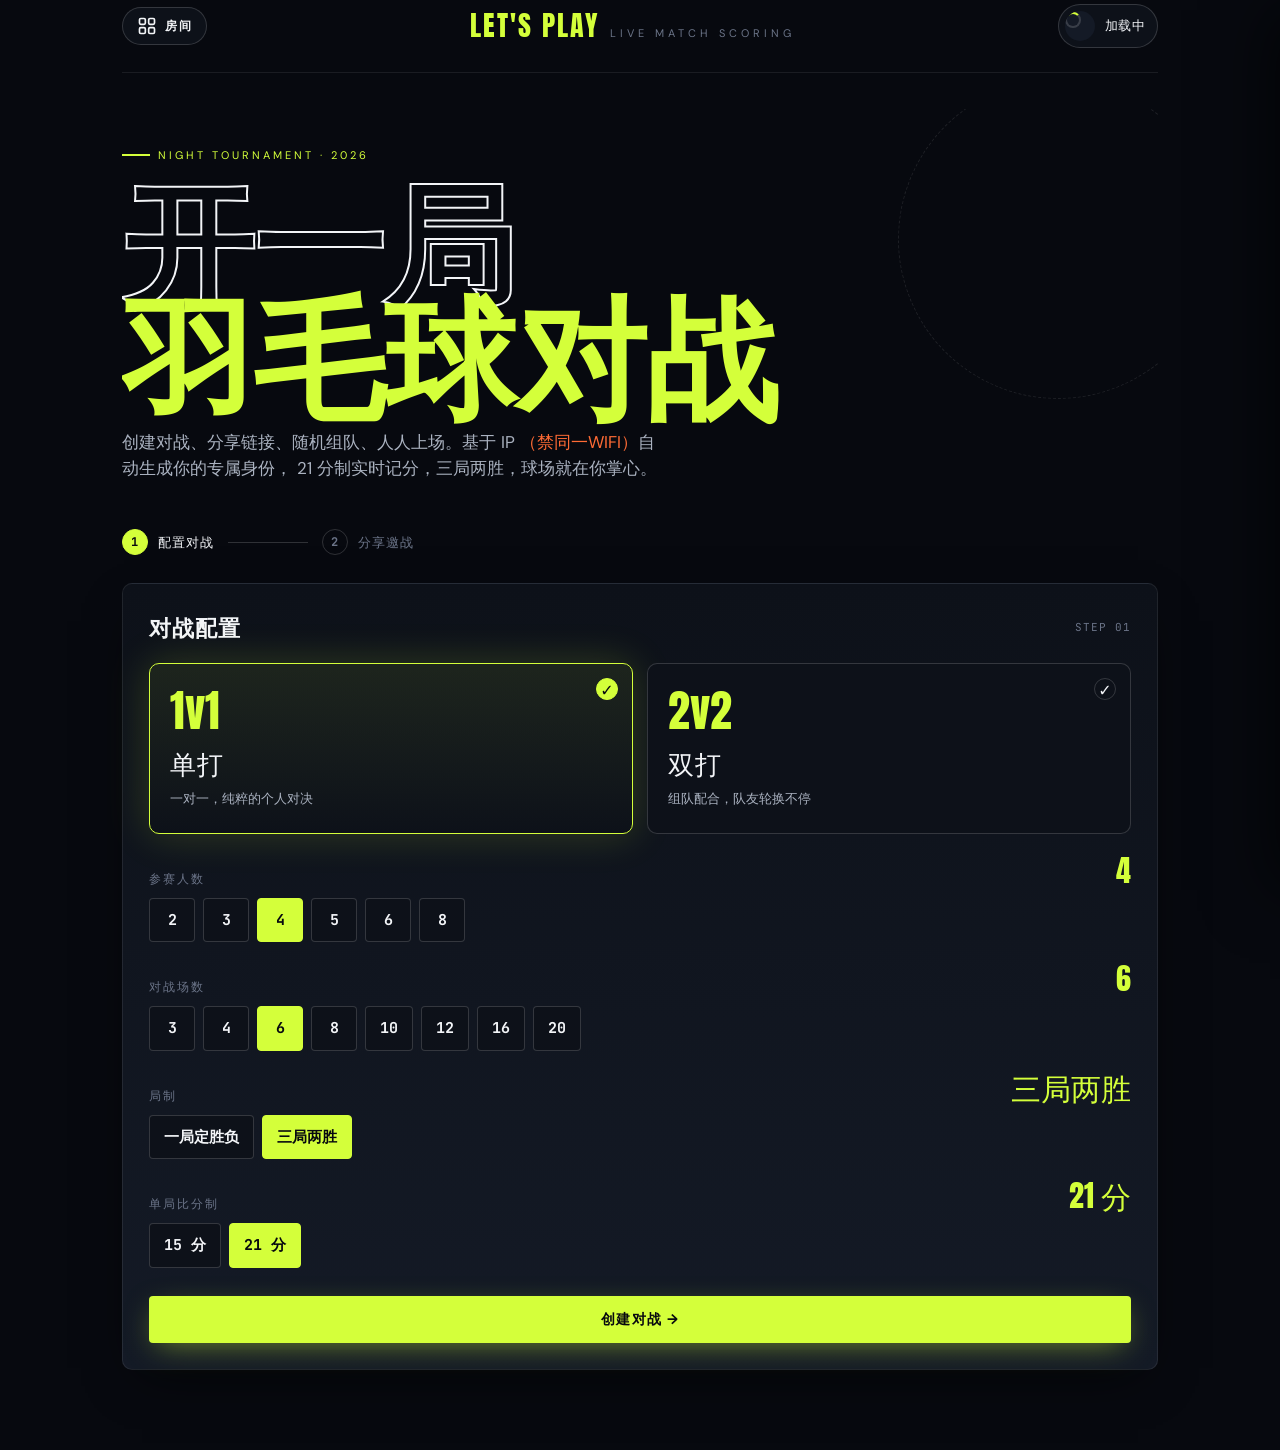
==== commit bdd41ced: "fix: 修正index.html多余span标签" ====
--- a/index.html
+++ b/index.html
@@ -49,7 +49,7 @@
         <span class="accent">羽毛球对战</span>
       </h1>
       <p class="lead">
-        创建对战、分享链接、随机组队、人人上场。基于 IP <span style="color:#FF6B35"></span>（禁同一WIFI）</span>自动生成你的专属身份，
+        创建对战、分享链接、随机组队、人人上场。基于 IP <span style="color:#FF6B35">（禁同一WIFI）</span>自动生成你的专属身份，
         21 分制实时记分，三局两胜，球场就在你掌心。
       </p>
     </section>
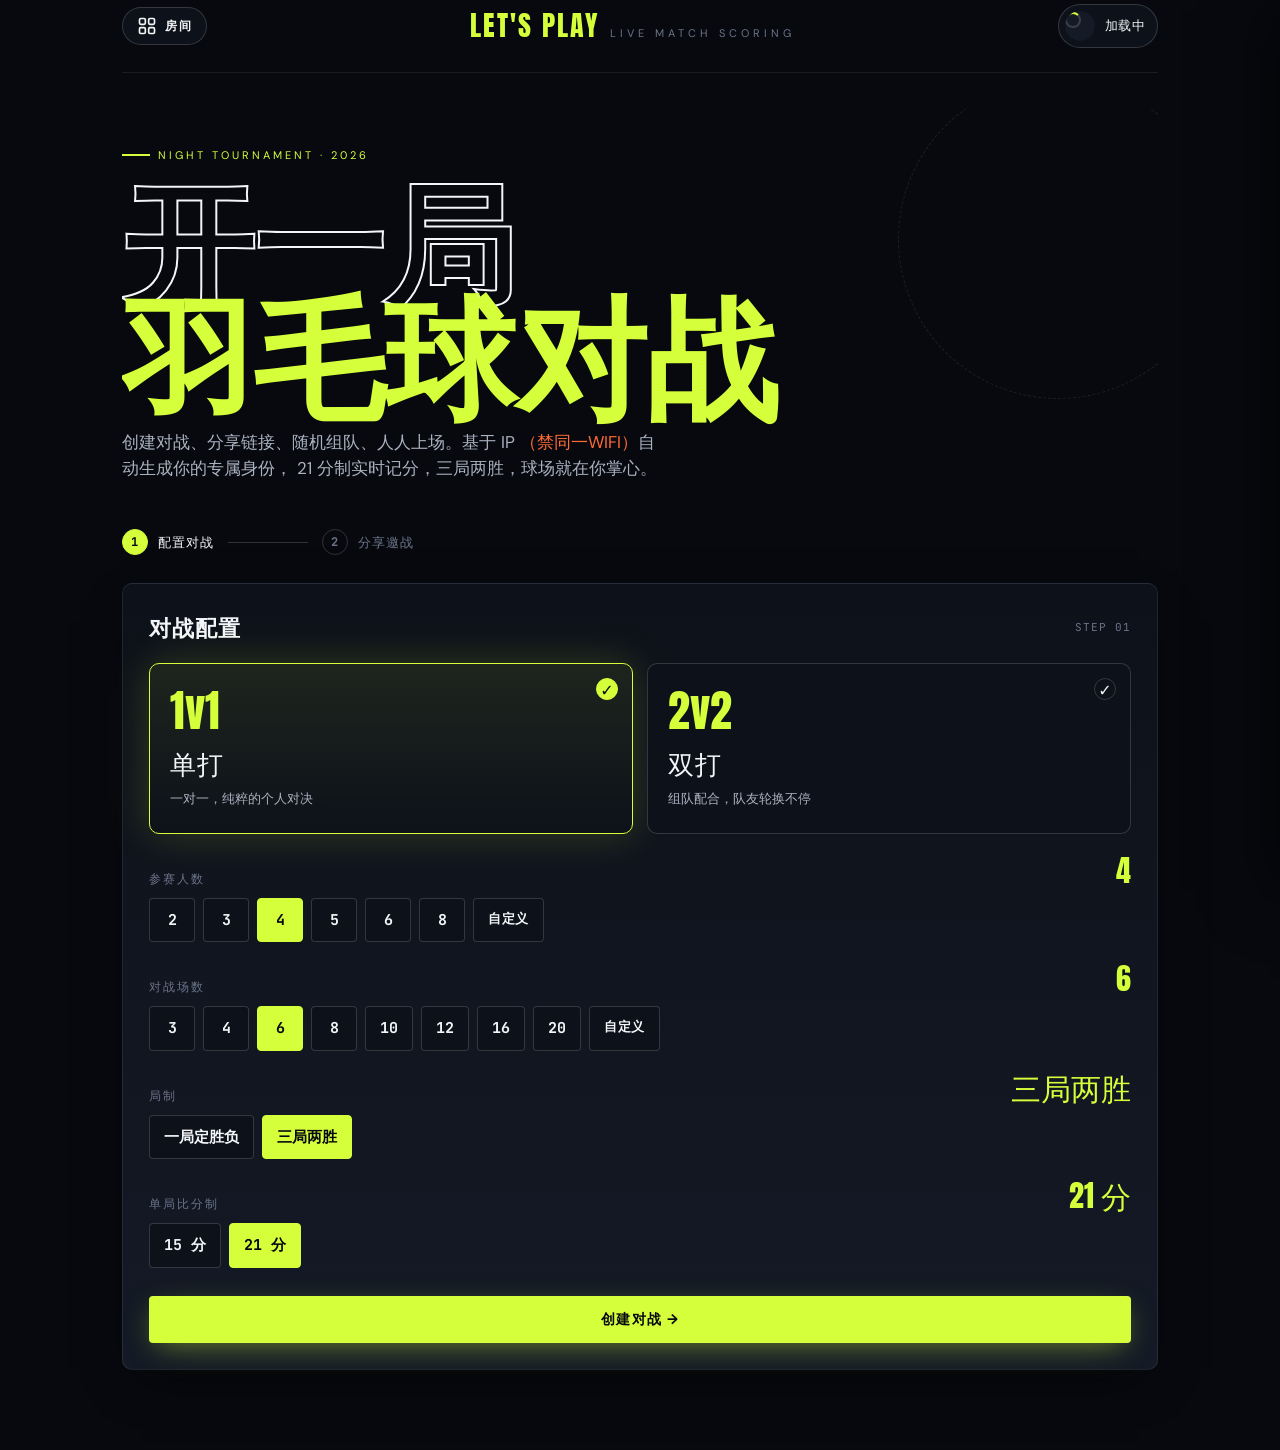
==== commit e8a65e38: "feat: 新增性别分配规则功能，优化自定义人数选择与资料编辑 实现了对战性别规则配置，支持单打分性别、双打混双模式；重构buildChips支持自定义输入；重构个人资料编辑支持性别修改；后端新增对应" ====
--- a/index.html
+++ b/index.html
@@ -14,7 +14,7 @@
   <link rel="icon" type="image/x-icon" href="favicon.ico" />
   <link rel="apple-touch-icon" href="apple-touch-icon-180x180.png" />
   <link rel="manifest" href="manifest.json" />
-  <link rel="stylesheet" href="css/style.css?v=7" />
+  <link rel="stylesheet" href="css/style.css?v=9" />
 </head>
 <body>
   <div class="shell">
--- a/css/style.css
+++ b/css/style.css
@@ -141,6 +141,120 @@
   font-weight: 500;
   letter-spacing: 0.3px;
 }
+.user-chip.editable {
+  cursor: pointer;
+  transition: border-color .2s, background .2s;
+}
+.user-chip.editable:hover { border-color: var(--lime); }
+.user-chip .edit-pen {
+  color: var(--muted);
+  transition: color .2s;
+  flex-shrink: 0;
+}
+.user-chip.editable:hover .edit-pen { color: var(--lime); }
+
+/* 昵称编辑弹窗 */
+.nick-overlay {
+  position: fixed;
+  inset: 0;
+  z-index: 300;
+  background: rgba(0, 0, 0, 0.6);
+  display: flex;
+  align-items: center;
+  justify-content: center;
+  opacity: 0;
+  transition: opacity .25s;
+  padding: 20px;
+}
+.nick-overlay.show { opacity: 1; }
+.nick-modal {
+  width: 100%;
+  max-width: 340px;
+  background: linear-gradient(180deg, var(--bg-1), var(--bg-2));
+  border: 1px solid var(--line-strong);
+  border-radius: var(--radius-lg);
+  padding: 28px 24px 24px;
+  text-align: center;
+  box-shadow: var(--shadow-card);
+  transform: translateY(16px);
+  transition: transform .25s;
+}
+.nick-overlay.show .nick-modal { transform: translateY(0); }
+.nick-modal-title {
+  font-family: var(--font-display);
+  font-size: 20px;
+  letter-spacing: 1px;
+  text-transform: uppercase;
+  color: var(--lime);
+  margin-bottom: 18px;
+}
+.nick-modal-ava {
+  width: 56px; height: 56px;
+  border-radius: 50%;
+  overflow: hidden;
+  margin: 0 auto 18px;
+  border: 2px solid var(--line-strong);
+}
+.nick-modal-ava svg { width: 100%; height: 100%; display: block; }
+.nick-input {
+  width: 100%;
+  padding: 12px 14px;
+  background: var(--bg);
+  border: 1px solid var(--line-strong);
+  border-radius: var(--radius);
+  color: var(--fg);
+  font-size: 15px;
+  font-weight: 500;
+  outline: none;
+  transition: border-color .2s;
+}
+.nick-input:focus { border-color: var(--lime); }
+.nick-modal-hint {
+  font-size: 11px;
+  color: var(--muted);
+  letter-spacing: 1px;
+  margin-top: 8px;
+  text-align: left;
+}
+.nick-modal-actions {
+  display: flex;
+  gap: 10px;
+  margin-top: 20px;
+}
+.nick-modal-actions .btn { flex: 1; }
+
+/* 性别选择 */
+.nick-gender-label {
+  font-size: 11px;
+  letter-spacing: 1px;
+  text-transform: uppercase;
+  color: var(--muted);
+  margin-top: 16px;
+  margin-bottom: 8px;
+  text-align: left;
+}
+.nick-gender-row {
+  display: flex;
+  gap: 8px;
+}
+.nick-gender-btn {
+  flex: 1;
+  padding: 10px;
+  border: 1px solid var(--line-strong);
+  border-radius: var(--radius);
+  background: var(--bg);
+  color: var(--fg-dim);
+  font-size: 14px;
+  font-weight: 700;
+  letter-spacing: 1px;
+  transition: all .15s;
+}
+.nick-gender-btn:hover { border-color: var(--lime); color: var(--lime); }
+.nick-gender-btn.selected {
+  background: var(--lime);
+  color: #07090f;
+  border-color: var(--lime);
+}
 
 /* ============================================================
    英雄 / 标题
@@ -385,6 +499,16 @@
   background: var(--lime);
   color: #07090f;
   border-color: var(--lime);
+}
+.chip.custom-chip { letter-spacing: 0.5px; font-size: 13px; }
+.chip.custom-input {
+  -moz-appearance: textfield;
+  font-family: var(--font-mono);
+}
+.chip.custom-input::-webkit-outer-spin-button,
+.chip.custom-input::-webkit-inner-spin-button {
+  -webkit-appearance: none;
+  margin: 0;
 }
 
 /* ============================================================
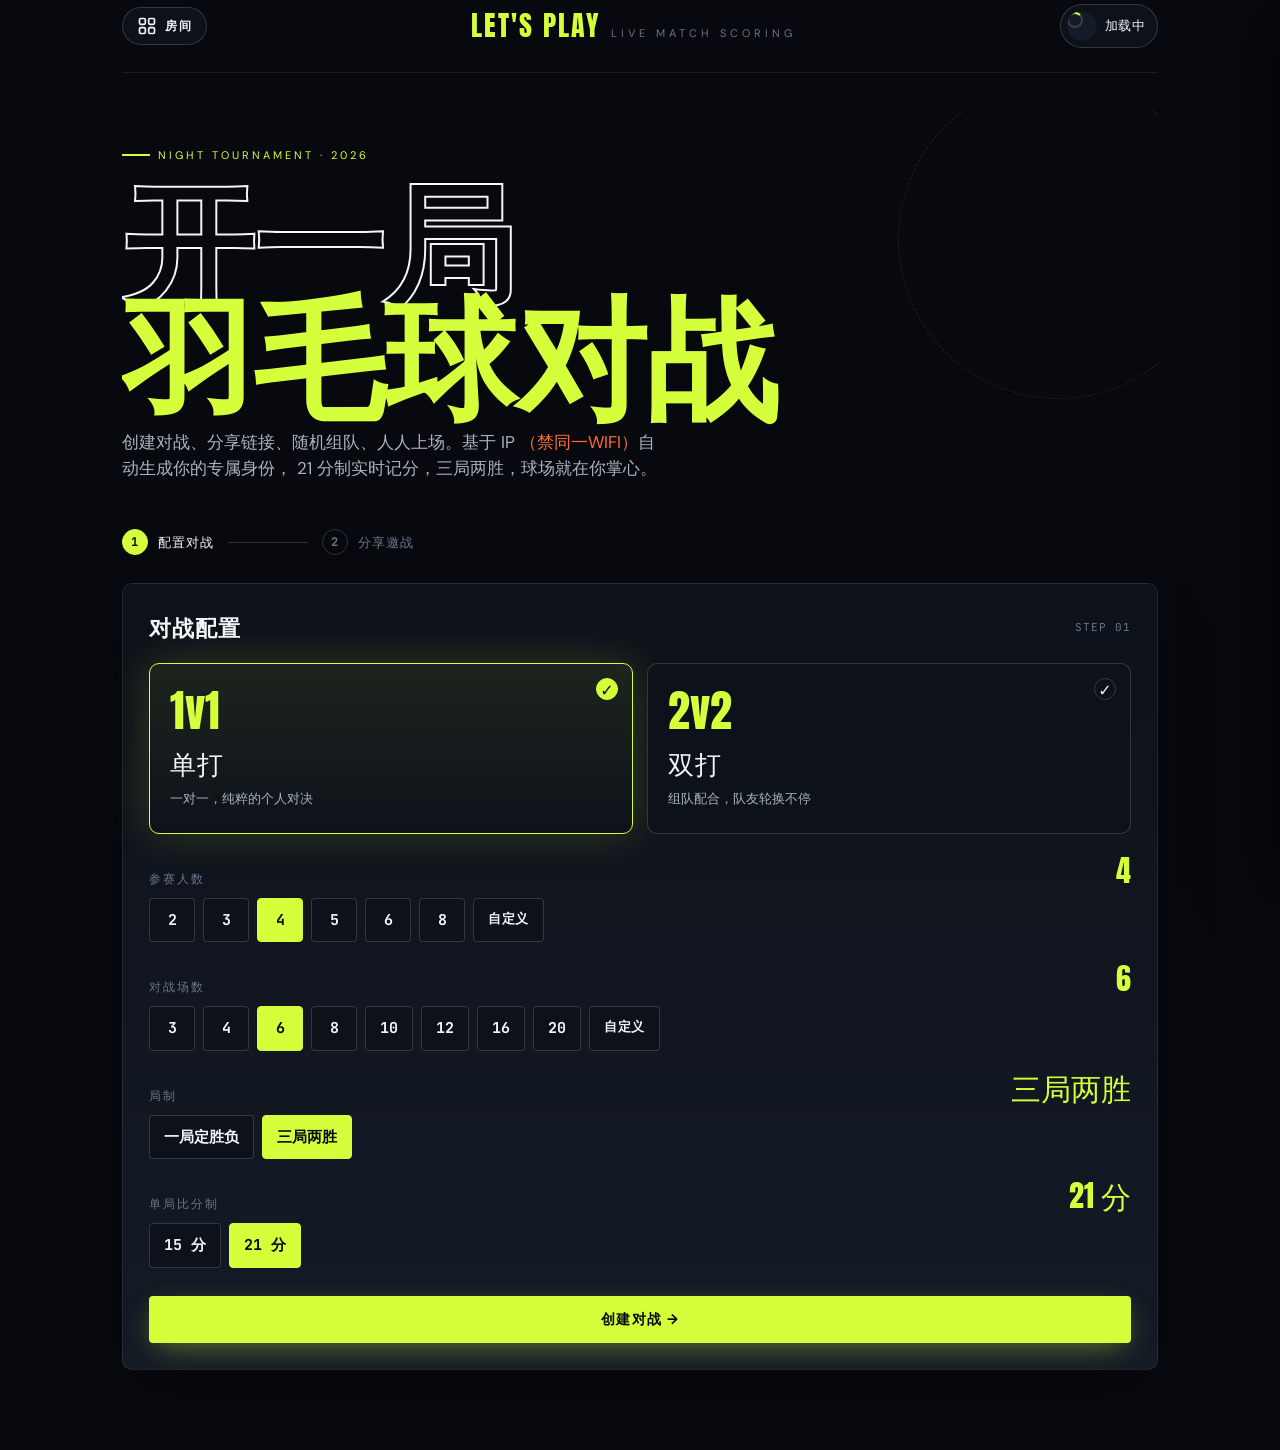
==== commit 6332d554: "style: 更新样式版本并优化布局，新增拖拽功能 1. 将所有页面的样式文件版本从v9升级到v10 2. 优化头部导航、用户卡片的间距和移动端适配样式 3. 新增玩家拖拽排序功能，支持跨队伍拖拽调整" ====
--- a/index.html
+++ b/index.html
@@ -14,7 +14,7 @@
   <link rel="icon" type="image/x-icon" href="favicon.ico" />
   <link rel="apple-touch-icon" href="apple-touch-icon-180x180.png" />
   <link rel="manifest" href="manifest.json" />
-  <link rel="stylesheet" href="css/style.css?v=9" />
+  <link rel="stylesheet" href="css/style.css?v=10" />
 </head>
 <body>
   <div class="shell">
--- a/css/style.css
+++ b/css/style.css
@@ -96,6 +96,7 @@
   display: flex;
   align-items: center;
   justify-content: space-between;
+  gap: 8px;
   /* 顶部安全距离由 html, body 的 padding-top 统一提供 */
   padding-bottom: 24px;
   border-bottom: 1px solid var(--line);
@@ -105,6 +106,7 @@
   display: flex;
   align-items: baseline;
   gap: 10px;
+  flex-shrink: 0;
 }
 .brand .mark {
   font-family: var(--font-display);
@@ -123,11 +125,13 @@
 .user-chip {
   display: flex;
   align-items: center;
-  gap: 10px;
+  gap: 8px;
   padding: 6px 12px 6px 6px;
   border: 1px solid var(--line-strong);
   border-radius: 100px;
   background: var(--bg-1);
+  flex-shrink: 0;
+  max-width: 50vw;
 }
 .user-chip .ava {
   width: 30px; height: 30px;
@@ -140,6 +144,9 @@
   font-size: 13px;
   font-weight: 500;
   letter-spacing: 0.3px;
+  white-space: nowrap;
+  overflow: hidden;
+  text-overflow: ellipsis;
 }
 .user-chip.editable {
   cursor: pointer;
@@ -630,6 +637,18 @@
   color: var(--muted);
 }
 .player.host .role { color: var(--lime); }
+
+/* 拖拽 */
+.player.draggable { cursor: grab; transition: border-color .2s, opacity .15s; }
+.player.draggable:hover { border-color: var(--lime); }
+.player.draggable:active { cursor: grabbing; }
+.player.dragging { opacity: 0.4; }
+.drop-zone { transition: background .15s, border-color .15s; }
+.drop-zone.drag-over {
+  background: rgba(212, 255, 58, 0.08);
+  border-color: var(--lime);
+  border-style: dashed;
+}
 
 .count-pill {
   display: inline-flex;
@@ -1133,6 +1152,13 @@
   .match-row .score-btn { grid-column: 1 / -1; }
   .hero .orbit { display: none; }
   .score-foot { flex-wrap: wrap; }
+  /* 顶栏紧凑化 */
+  .brand .sub { display: none; }
+  .brand .mark { font-size: 22px; letter-spacing: 1px; }
+  .user-chip { padding: 4px 10px 4px 4px; gap: 6px; }
+  .user-chip .ava { width: 26px; height: 26px; }
+  .user-chip .name { font-size: 12px; max-width: 80px; }
+  .user-chip .edit-pen { display: none; }
 }
 
 /* 加载占位 */
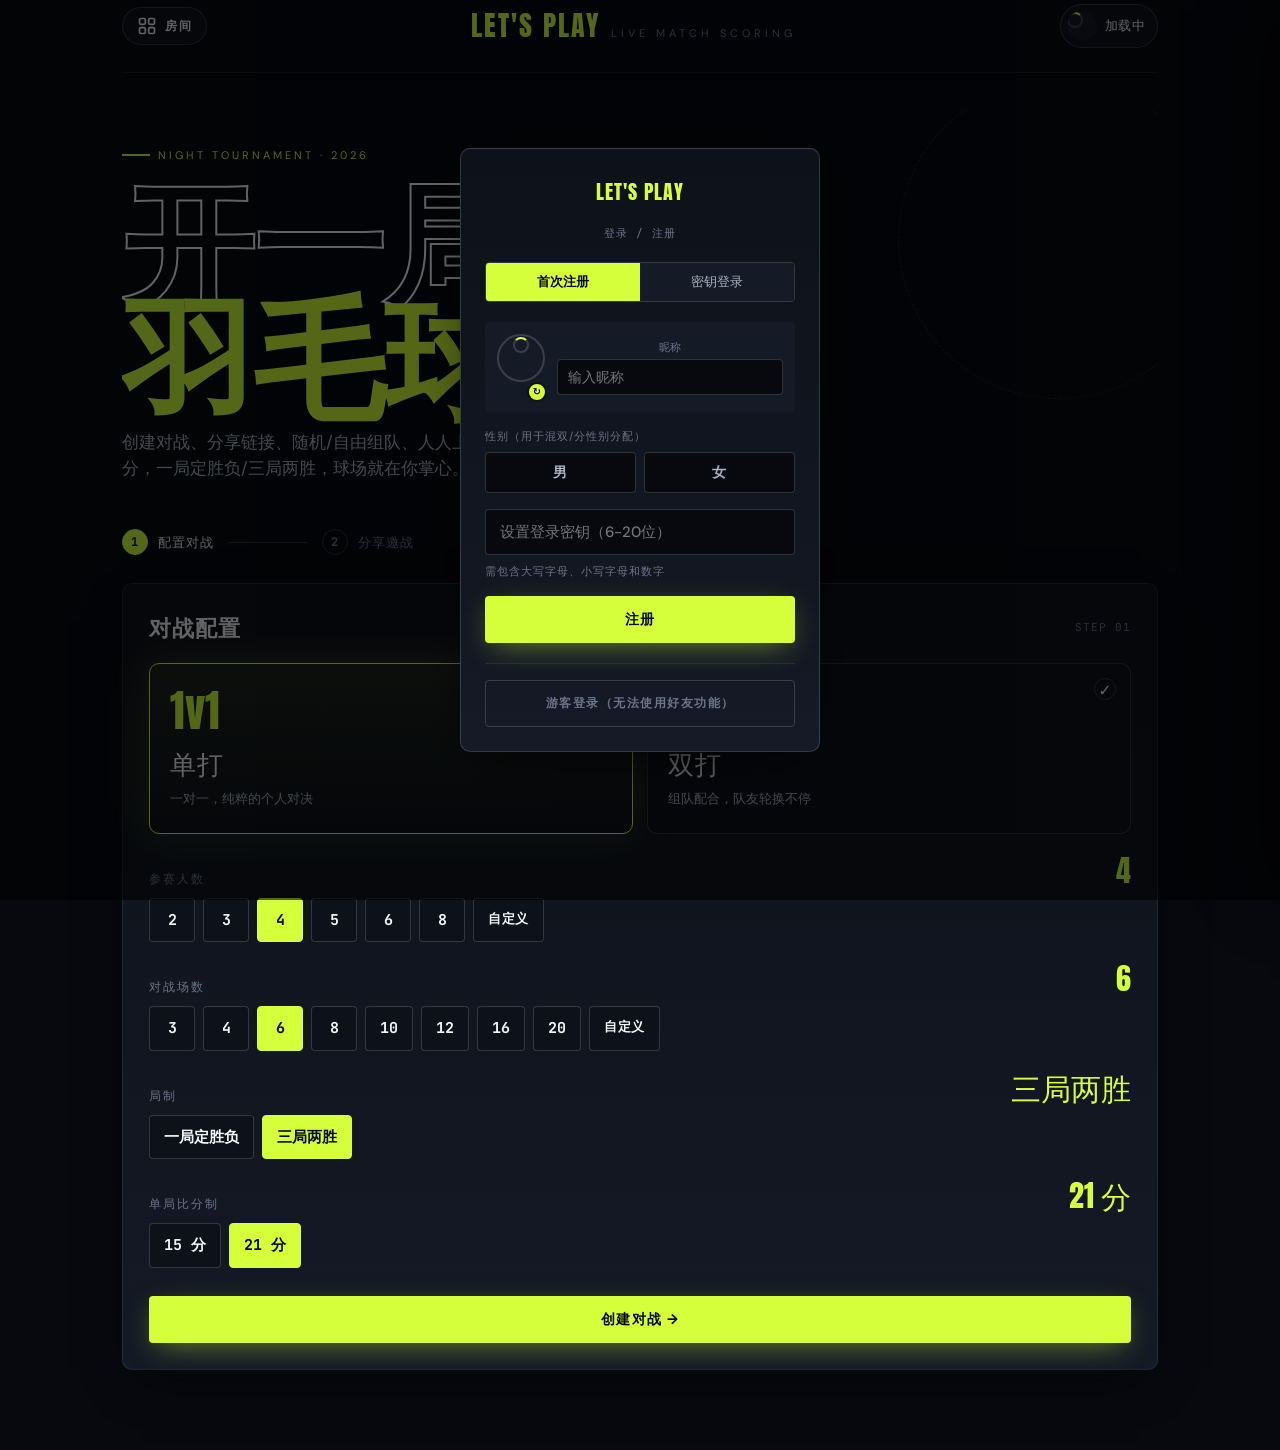
==== commit 124b1708: "1" ====
--- a/index.html
+++ b/index.html
@@ -49,8 +49,8 @@
         <span class="accent">羽毛球对战</span>
       </h1>
       <p class="lead">
-        创建对战、分享链接、随机组队、人人上场。基于 IP <span style="color:#FF6B35">（禁同一WIFI）</span>自动生成你的专属身份，
-        21 分制实时记分，三局两胜，球场就在你掌心。
+        创建对战、分享链接、随机/自由组队、人人上场。
+        15/21 分制实时记分，一局定胜负/三局两胜，球场就在你掌心。
       </p>
     </section>
 
